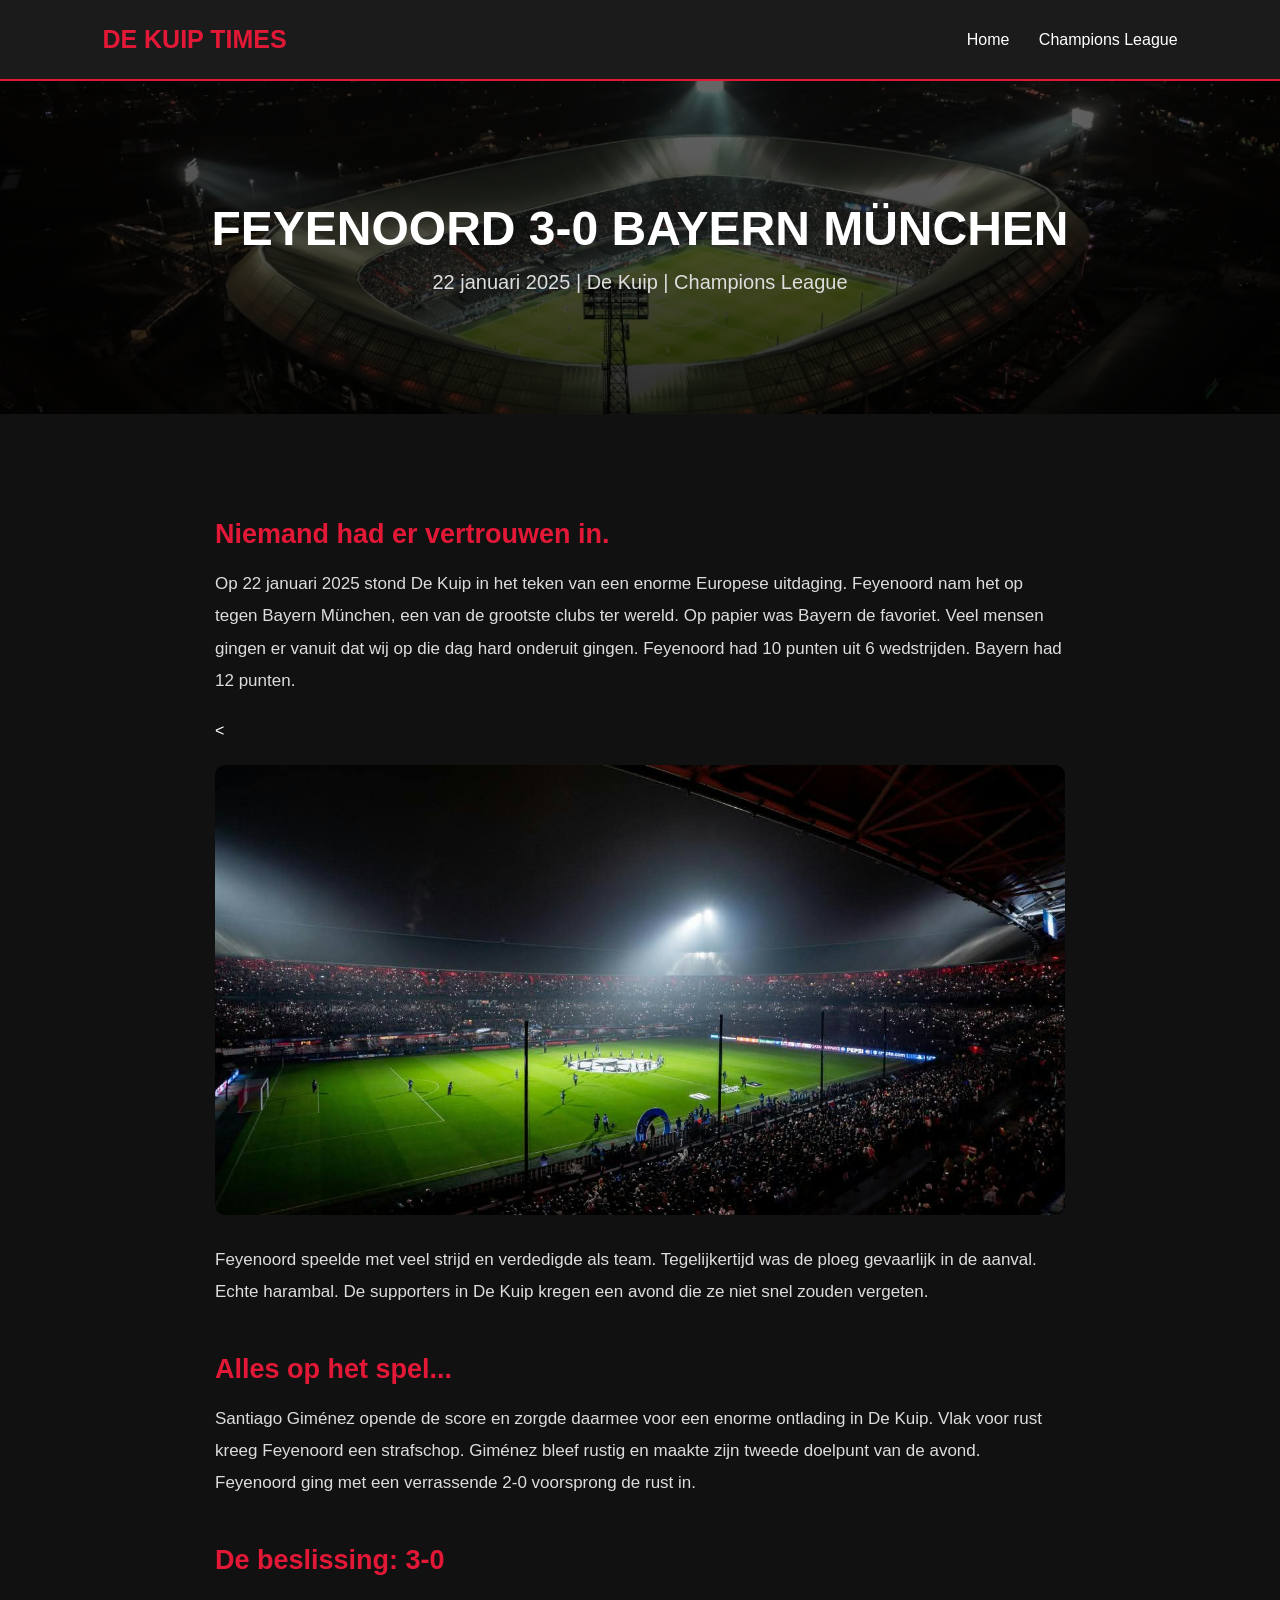
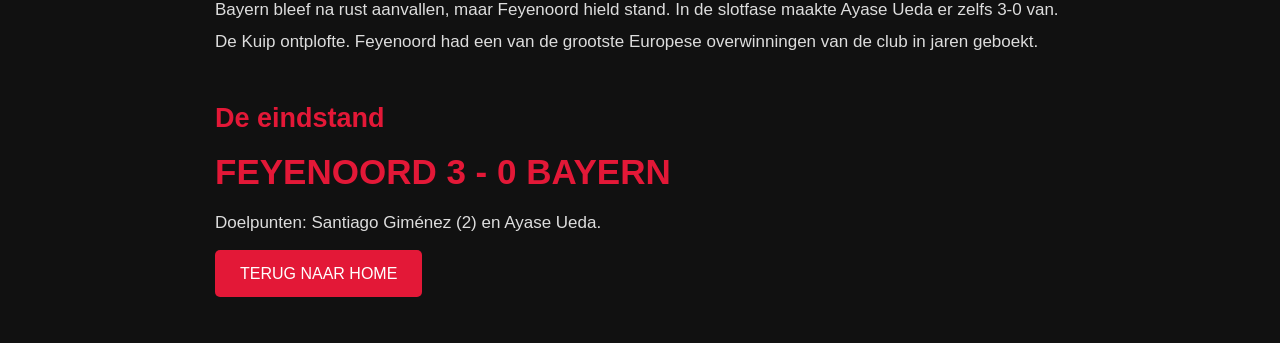
==== bayern.html @ 005e2bc6 "Add files via upload" ====
<!DOCTYPE html>
<html lang="nl">
<head>
    <meta charset="UTF-8">
    <meta name="viewport" content="width=device-width, initial-scale=1.0">
    <title>Feyenoord - Bayern | De Kuip Times</title>
    <link rel="stylesheet" href="style.css">
</head>
<body>

    <header>
        <h2>DE KUIP TIMES</h2>
        <nav>
            <a href="index.html">Home</a>
            <a href="champions-league.html">Champions League</a>
        </nav>
    </header>

    <section class="ucl-hero">
        <h1>FEYENOORD 3-0 BAYERN MÜNCHEN</h1>
        <p>22 januari 2025 | De Kuip | Champions League</p>
    </section>

    <main class="ucl-content">

        <h2>Niemand had er vertrouwen in.</h2>

        <p>
            Op 22 januari 2025 stond De Kuip in het teken van een enorme Europese
            uitdaging. Feyenoord nam het op tegen Bayern München, een van de grootste
            clubs ter wereld. Op papier was Bayern de favoriet. Veel mensen gingen er
            vanuit dat wij op die dag hard onderuit gingen. Feyenoord had 10 punten uit
            6 wedstrijden. Bayern had 12 punten.
    
        </p>
<<img src="bayern-sfeer.jpg" alt="De sfeer in De Kuip tegen Bayern München" class="article-image">
        <p>
            Feyenoord speelde met veel strijd en verdedigde als team.
            Tegelijkertijd was de ploeg gevaarlijk in de aanval. Echte harambal.
            De supporters in De Kuip kregen een avond die ze niet snel zouden vergeten.
        </p>

        <h2>Alles op het spel...</h2>

        <p>
            Santiago Giménez opende de score en zorgde daarmee voor een enorme
            ontlading in De Kuip. Vlak voor rust kreeg Feyenoord een strafschop.
            Giménez bleef rustig en maakte zijn tweede doelpunt van de avond.
            Feyenoord ging met een verrassende 2-0 voorsprong de rust in.
        </p>

        <h2>De beslissing: 3-0</h2>

        <p>
            Bayern bleef na rust aanvallen, maar Feyenoord hield stand.
            In de slotfase maakte Ayase Ueda er zelfs 3-0 van.
            De Kuip ontplofte. Feyenoord had een van de grootste Europese
            overwinningen van de club in jaren geboekt.
        </p>

        <h2>De eindstand</h2>

        <div class="score">
            FEYENOORD 3 - 0 BAYERN
        </div>

        <p>
            Doelpunten: Santiago Giménez (2) en Ayase Ueda.
        </p>

        <a class="button" href="index.html">TERUG NAAR HOME</a>

    </main>

</body>
</html>
---- style.css ----
* {
    margin: 0;
    padding: 0;
    box-sizing: border-box;
}

body {
    background-color: #111;
    color: white;
    font-family: Arial, sans-serif;
}

header {
    background-color: #1b1b1b;
    padding: 25px 8%;
    display: flex;
    justify-content: space-between;
    align-items: center;
    border-bottom: 2px solid #e31837;
}

header h2 {
    color: #e31837;
    font-size: 25px;
}

nav a {
    color: white;
    text-decoration: none;
    margin-left: 25px;
}

nav a:hover {
    color: #e31837;
}



.hero {
    text-align: center;
    padding: 160px 20px;

    background-image:
        linear-gradient(rgba(0, 0, 0, 0.55), rgba(0, 0, 0, 0.75)),
        url("dekuip.jpg");

    background-size: cover;
    background-position: center;
    background-repeat: no-repeat;
}



.hero h1 {
    font-size: 48px;
    margin-bottom: 20px;
}

.hero p {
    font-size: 18px;
    margin-bottom: 30px;
}

.button {
    background-color: #e31837;
    color: white;
    padding: 15px 25px;
    text-decoration: none;
    border-radius: 5px;
}

.button:hover {
    background-color: #a90e27;
}

.intro {
    text-align: center;
    padding: 70px 20px;
}

.intro h2 {
    color: #e31837;
    margin-bottom: 20px;
}

.intro p {
    max-width: 600px;
    margin: auto;
    line-height: 1.7;
}


.matches {
    padding: 60px 8%;
    text-align: center;
}

.matches h2 {
    color: #e31837;
    margin-bottom: 35px;
    font-size: 28px;
}

.match-container {
    display: flex;
    gap: 20px;
    justify-content: center;
}

.match-card {
    background-color: #222;
    padding: 30px 20px;
    border-radius: 10px;
    flex: 1;
    border-bottom: 3px solid #e31837;
}

.match-card h3 {
    font-size: 18px;
    margin-bottom: 20px;
}

.score {
    font-size: 35px;
    font-weight: bold;
    color: #e31837;
    margin-bottom: 15px;
}

.match-card p {
    color: #ccc;
    line-height: 1.5;
}

/* CHAMPIONS LEAGUE PAGINA */

.ucl-hero {
    text-align: center;
    padding: 120px 20px;
    background-image:
        linear-gradient(rgba(0,0,0,0.55), rgba(0,0,0,0.8)),
        url("dekuip.jpg");
    background-size: cover;
    background-position: center;
}

.ucl-hero h1 {
    font-size: 48px;
    color: white;
    margin-bottom: 15px;
}

.ucl-hero p {
    font-size: 20px;
    color: #ddd;
}

.ucl-content {
    max-width: 900px;
    margin: auto;
    padding: 60px 25px;
}

.ucl-content h2 {
    color: #e31837;
    font-size: 27px;
    margin-top: 45px;
    margin-bottom: 18px;
}

.ucl-content p {
    color: #ddd;
    font-size: 17px;
    line-height: 1.9;
    margin-bottom: 25px;
}
.match-card {
    text-decoration: none;
    color: white;
    display: block;
    transition: 0.3s;
}

.match-card:hover {
    transform: translateY(-8px);
    background-color: #303030;
}

.match-card span {
    display: inline-block;
    color: #e31837;
    margin-top: 20px;
    font-weight: bold;
}
.article-image {
    width: 100%;
    max-height: 450px;
    object-fit: cover;
    border-radius: 10px;
    margin: 25px 0;
}
.socials {
    display: flex;
    justify-content: center;
    gap: 50px;
    flex-wrap: wrap;
    margin-top: 25px;
}

.social-person {
    display: flex;
    flex-direction: column;
    gap: 12px;
    align-items: center;
}

.social-person h4 {
    color: white;
}

.social-person a {
    color: white;
    background: #e30613;
    padding: 10px 20px;
    border-radius: 6px;
    text-decoration: none;
}.social-person a {
    color: white;
    background: #e30613;
    padding: 12px 25px;
    border-radius: 8px;
    text-decoration: none;
    font-weight: bold;
    transition: 0.3s;
    min-width: 130px;
}

.social-person a:hover {
    background: white;
    color: #e30613;
    transform: translateY(-3px);
    box-shadow: 0 4px 12px rgba(227, 6, 19, 0.3);
}
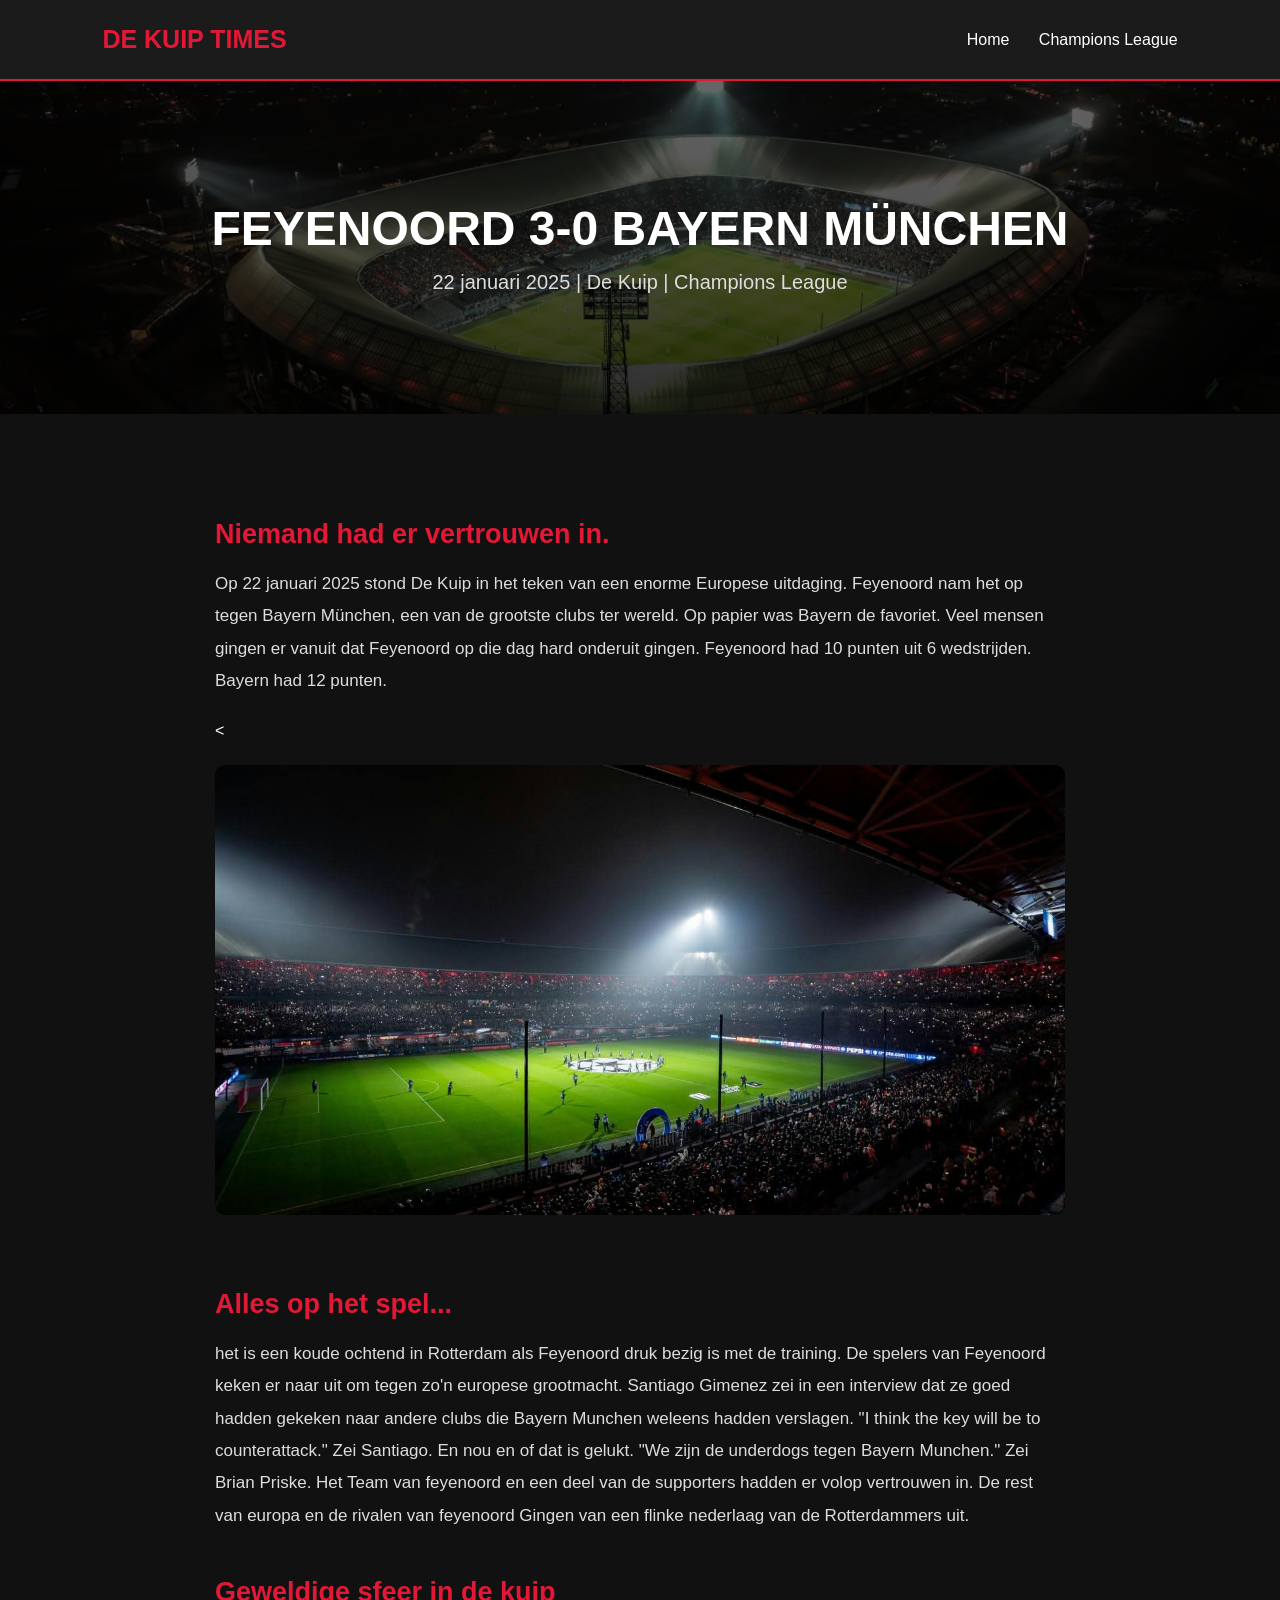
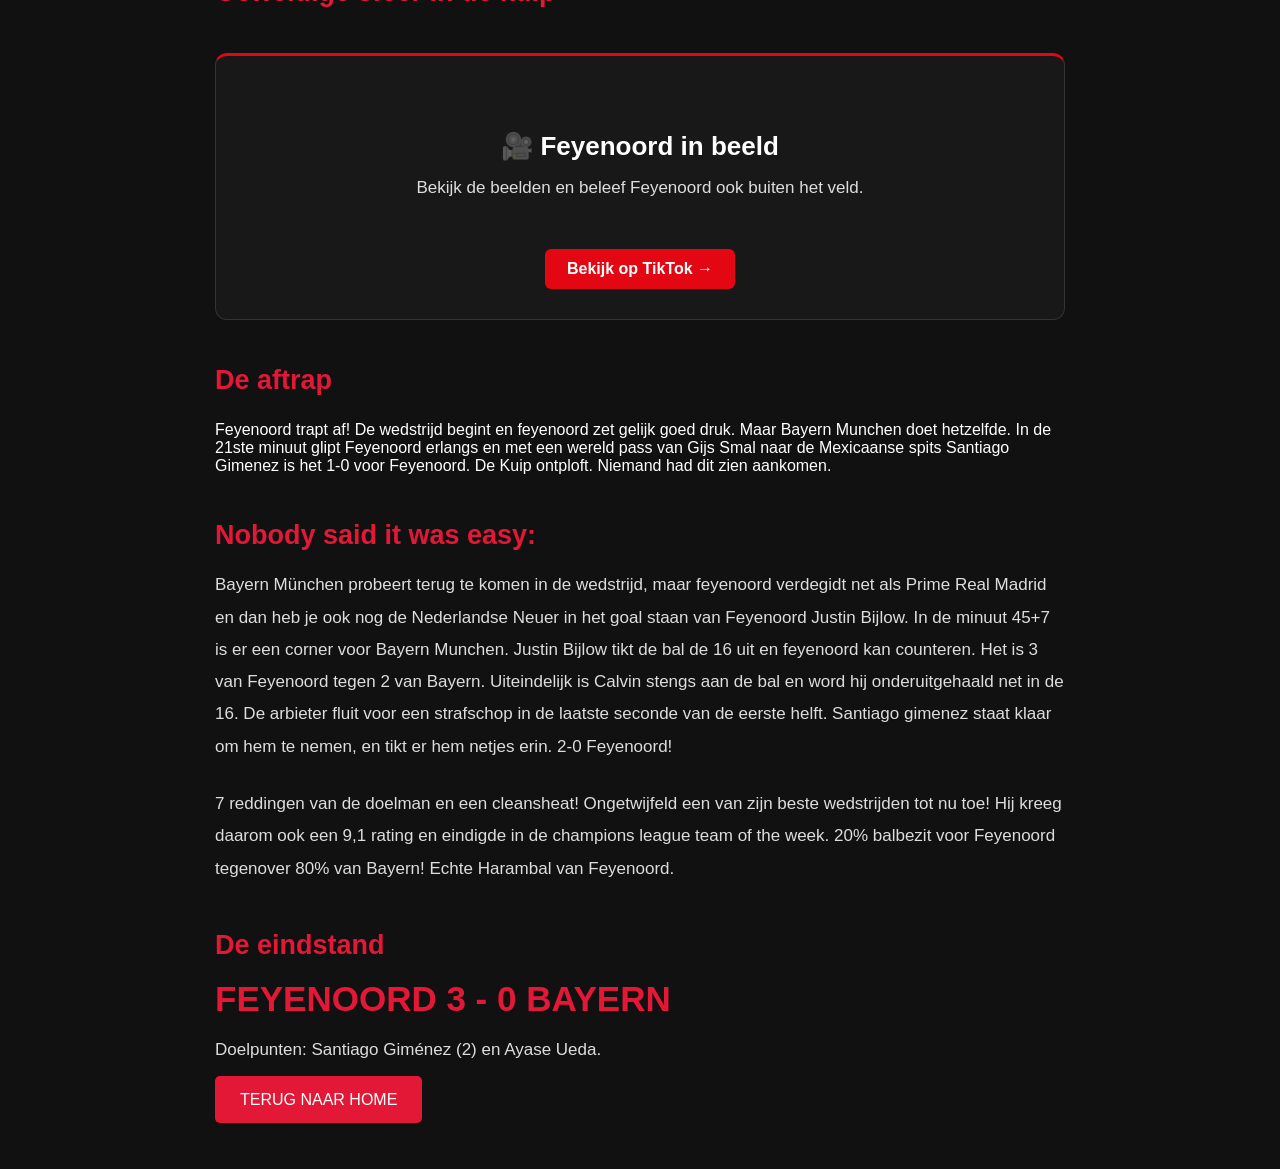
==== commit a5ac7e9f: "Add files via upload" ====
--- a/bayern.html
+++ b/bayern.html
@@ -30,33 +30,96 @@
             Op 22 januari 2025 stond De Kuip in het teken van een enorme Europese
             uitdaging. Feyenoord nam het op tegen Bayern München, een van de grootste
             clubs ter wereld. Op papier was Bayern de favoriet. Veel mensen gingen er
-            vanuit dat wij op die dag hard onderuit gingen. Feyenoord had 10 punten uit
+            vanuit dat Feyenoord op die dag hard onderuit gingen. Feyenoord had 10 punten uit
             6 wedstrijden. Bayern had 12 punten.
     
         </p>
 <<img src="bayern-sfeer.jpg" alt="De sfeer in De Kuip tegen Bayern München" class="article-image">
-        <p>
-            Feyenoord speelde met veel strijd en verdedigde als team.
-            Tegelijkertijd was de ploeg gevaarlijk in de aanval. Echte harambal.
-            De supporters in De Kuip kregen een avond die ze niet snel zouden vergeten.
-        </p>
+
+            
 
         <h2>Alles op het spel...</h2>
 
         <p>
-            Santiago Giménez opende de score en zorgde daarmee voor een enorme
-            ontlading in De Kuip. Vlak voor rust kreeg Feyenoord een strafschop.
-            Giménez bleef rustig en maakte zijn tweede doelpunt van de avond.
-            Feyenoord ging met een verrassende 2-0 voorsprong de rust in.
-        </p>
+            het is een koude ochtend in Rotterdam als Feyenoord druk bezig is met de 
+            training. De spelers van Feyenoord keken er naar uit om tegen zo'n europese 
+            grootmacht. Santiago Gimenez zei in een interview dat ze goed hadden gekeken naar 
+            andere  clubs die Bayern Munchen weleens hadden verslagen. "I think the key will
+            be to counterattack." Zei Santiago. En nou en of dat is gelukt. "We zijn de underdogs 
+            tegen Bayern Munchen." Zei Brian Priske.
+            Het Team van feyenoord en een deel van de supporters hadden er volop vertrouwen in.
+            De rest van europa en de rivalen van feyenoord Gingen van een flinke nederlaag van de 
+            Rotterdammers uit.
 
-        <h2>De beslissing: 3-0</h2>
+            <h2>Geweldige sfeer in de kuip</h2>
+
+
+
+<section class="tiktok-section">
+    <h2>🎥 Feyenoord in beeld</h2>
+    <p class="tiktok-description">
+        Bekijk de beelden en beleef Feyenoord ook buiten het veld.
+    </p>
+
+    <div class="video-container">
+        <blockquote class="tiktok-embed"
+            cite="https://www.tiktok.com/@feyenoord_fans12/video/7463806959695727874"
+            data-video-id="7463806959695727874"
+            style="max-width: 605px; min-width: 325px;">
+        </blockquote>
+    </div>
+
+    <a class="tiktok-link"
+       href="https://www.tiktok.com/@feyenoord_fans12/video/7463806959695727874"
+       target="_blank">
+        Bekijk op TikTok →
+    </a>
+</section>
+
+<script async src="https://www.tiktok.com/embed.js"></script>
+
+
+
+<h2>De aftrap</h2>
+        
+        
+        
+        </p> Feyenoord trapt af! De wedstrijd begint en feyenoord zet gelijk goed druk. Maar Bayern 
+        Munchen doet hetzelfde. In de 21ste minuut glipt Feyenoord erlangs en met een wereld pass van 
+        Gijs Smal naar de Mexicaanse spits Santiago Gimenez is het 1-0 voor Feyenoord.
+        De Kuip ontploft. Niemand had dit zien aankomen.
+        <p> 
+
+
+        <h2>Nobody said it was easy:   </h2>
 
         <p>
-            Bayern bleef na rust aanvallen, maar Feyenoord hield stand.
-            In de slotfase maakte Ayase Ueda er zelfs 3-0 van.
-            De Kuip ontplofte. Feyenoord had een van de grootste Europese
-            overwinningen van de club in jaren geboekt.
+            Bayern München probeert terug te komen in de wedstrijd, maar feyenoord verdegidt net als
+            Prime Real Madrid en dan heb je ook nog de Nederlandse Neuer in het goal staan van Feyenoord
+            Justin Bijlow. 
+            In de minuut 45+7 is er een corner voor Bayern Munchen. Justin Bijlow tikt de bal de 16 uit
+             en feyenoord kan counteren. Het is 3 van Feyenoord tegen 2 van Bayern. Uiteindelijk is Calvin
+            stengs aan de bal en word hij onderuitgehaald net in de 16. De arbieter fluit voor een strafschop
+            in de laatste seconde van de eerste helft. 
+            Santiago gimenez staat klaar om hem te nemen, en tikt er hem netjes erin.
+            2-0 Feyenoord! 
+
+            <p> 
+
+
+
+            </p>
+
+            
+    
+
+            <p>
+            7 reddingen van de doelman en een cleansheat! Ongetwijfeld een van zijn beste 
+            wedstrijden tot nu toe! Hij kreeg daarom ook een 9,1 rating en eindigde in de 
+            champions league team of the week. 20% balbezit voor Feyenoord tegenover 80% van Bayern! 
+            Echte Harambal van Feyenoord.
+
+
         </p>
 
         <h2>De eindstand</h2>
--- a/style.css
+++ b/style.css
@@ -241,4 +241,161 @@
     color: #e30613;
     transform: translateY(-3px);
     box-shadow: 0 4px 12px rgba(227, 6, 19, 0.3);
-}+}
+.tiktok-section {
+    max-width: 850px;
+    margin: 45px auto;
+    padding: 30px 20px;
+    background: #181818;
+    border: 1px solid #333;
+    border-top: 3px solid #e30613;
+    border-radius: 12px;
+    text-align: center;
+}
+
+.tiktok-section h2 {
+    color: white;
+    font-size: 26px;
+    margin-bottom: 10px;
+}
+
+.tiktok-description {
+    color: #aaa;
+    margin-bottom: 25px;
+    line-height: 1.6;
+}
+
+.video-container {
+    display: flex;
+    justify-content: center;
+    overflow: hidden;
+}
+
+.video-container blockquote {
+    margin: 0 auto !important;
+}
+
+.tiktok-link {
+    display: inline-block;
+    margin-top: 20px;
+    padding: 11px 22px;
+    background: #e30613;
+    color: white;
+    text-decoration: none;
+    font-weight: bold;
+    border-radius: 6px;
+    transition: 0.3s;
+}
+
+.tiktok-link:hover {
+    background: white;
+    color: #e30613;
+}
+
+
+/* PROFIELKAARTEN - OVER ONS */
+
+.team-container {
+    display: flex;
+    justify-content: center;
+    align-items: stretch;
+    gap: 30px;
+    flex-wrap: wrap;
+    margin: 40px auto;
+    max-width: 950px;
+}
+
+.team-card {
+    display: flex;
+    align-items: center;
+    gap: 22px;
+    background: linear-gradient(145deg, #202020, #111111);
+    border: 1px solid #333;
+    border-left: 4px solid #e30613;
+    border-radius: 14px;
+    padding: 22px;
+    width: 390px;
+    max-width: 100%;
+    text-align: left;
+    transition: all 0.3s ease;
+    box-shadow: 0 5px 15px rgba(0, 0, 0, 0.25);
+}
+
+.team-card:hover {
+    transform: translateY(-6px);
+    border-color: #e30613;
+    box-shadow: 0 10px 25px rgba(227, 6, 19, 0.18);
+}
+
+.team-card img {
+    width: 125px;
+    height: 145px;
+    object-fit: cover;
+    border-radius: 10px;
+    border: 2px solid #e30613;
+    flex-shrink: 0;
+}
+
+.team-info {
+    display: flex;
+    flex-direction: column;
+    gap: 8px;
+}
+
+.team-info h4 {
+    color: white;
+    font-size: 20px;
+    margin: 0;
+    letter-spacing: 0.5px;
+}
+
+.team-info p {
+    color: #bdbdbd;
+    font-size: 14px;
+    line-height: 1.6;
+    margin: 0;
+}
+
+/* MOBIELE WEERGAVE */
+
+@media (max-width: 600px) {
+    .team-card {
+        width: 100%;
+        padding: 15px;
+        gap: 15px;
+    }
+
+    .team-card img {
+        width: 100px;
+        height: 120px;
+    }
+}
+
+
+/* STYLING KOPJES OVER ONS */
+
+.team-container,
+.socials {
+    margin-top: 25px;
+}
+
+h3 {
+    color: white !important;
+    text-align: center !important;
+    font-size: 27px !important;
+    font-weight: bold;
+    margin: 45px 0 25px !important;
+    padding-bottom: 12px;
+    position: relative;
+}
+
+h3::after {
+    content: "";
+    display: block;
+    width: 65px;
+    height: 3px;
+    background: #e30613;
+    margin: 12px auto 0;
+    border-radius: 5px;
+}
+
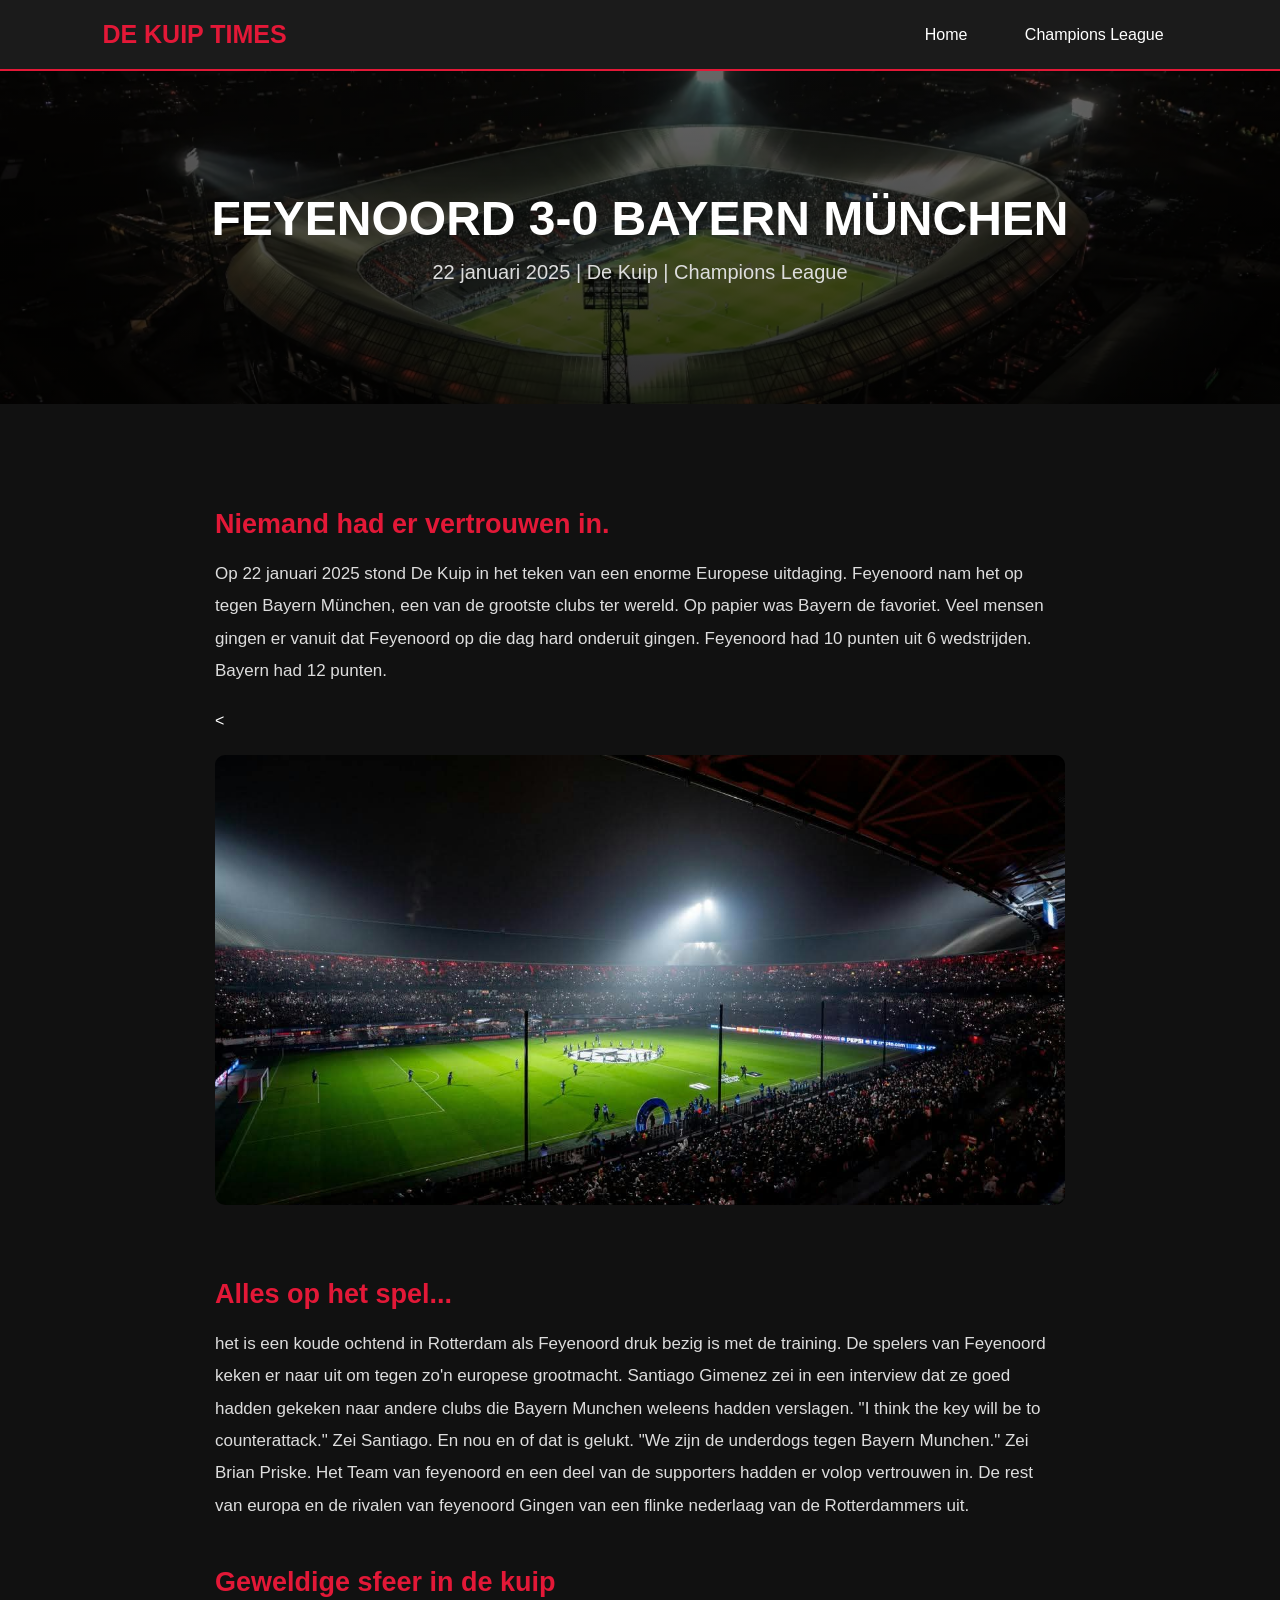
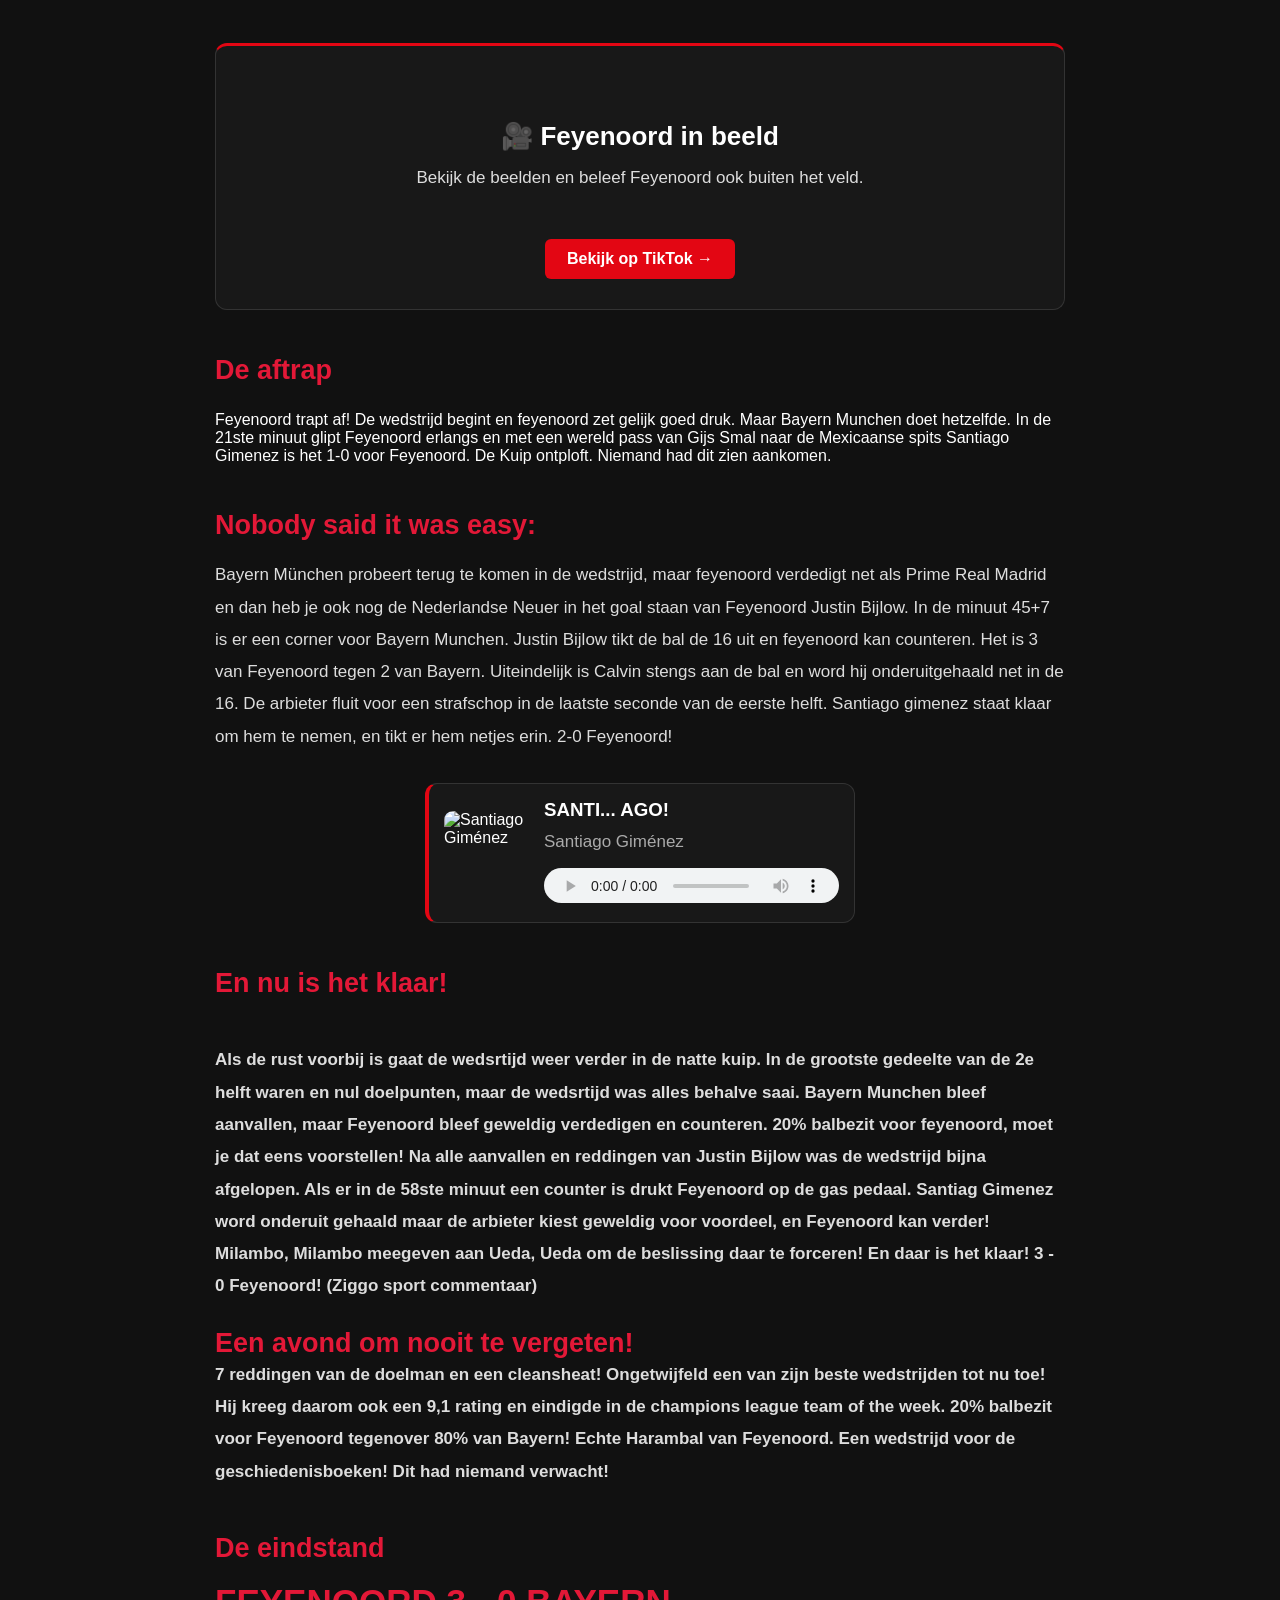
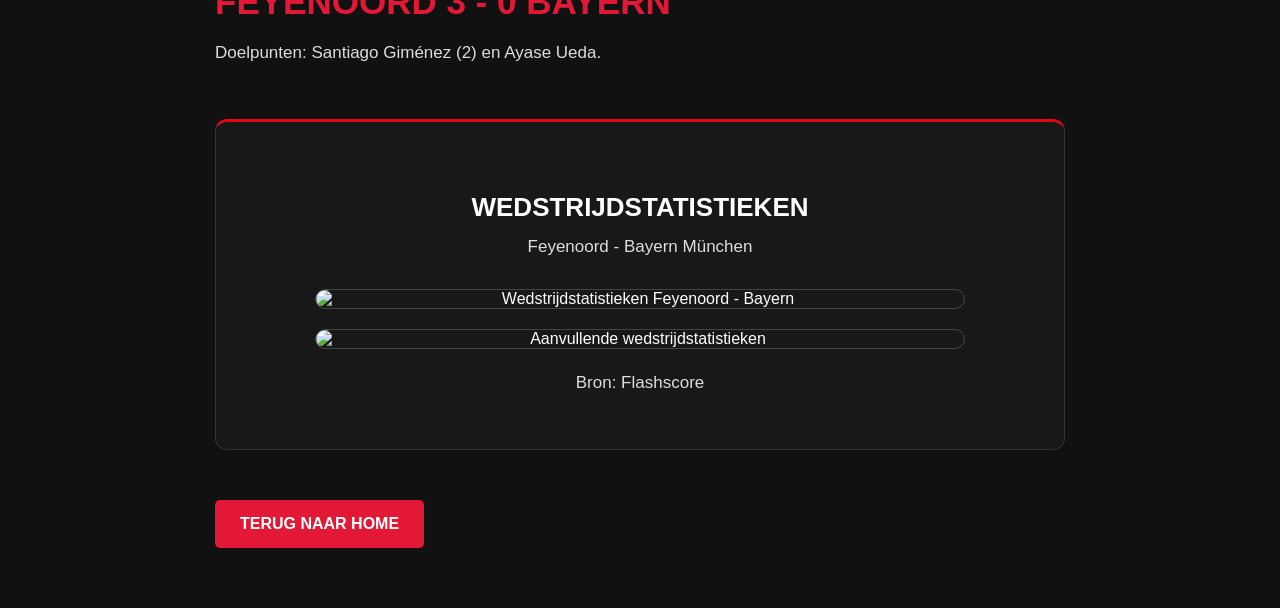
==== commit 5629ca04: "Add files via upload" ====
--- a/bayern.html
+++ b/bayern.html
@@ -94,7 +94,7 @@
         <h2>Nobody said it was easy:   </h2>
 
         <p>
-            Bayern München probeert terug te komen in de wedstrijd, maar feyenoord verdegidt net als
+            Bayern München probeert terug te komen in de wedstrijd, maar feyenoord verdedigt net als
             Prime Real Madrid en dan heb je ook nog de Nederlandse Neuer in het goal staan van Feyenoord
             Justin Bijlow. 
             In de minuut 45+7 is er een corner voor Bayern Munchen. Justin Bijlow tikt de bal de 16 uit
@@ -104,11 +104,55 @@
             Santiago gimenez staat klaar om hem te nemen, en tikt er hem netjes erin.
             2-0 Feyenoord! 
 
+     <div class="santi-card" onclick="openSanti()">
+    <img src="images/santi.jpg" alt="Santiago Giménez">
+
+    <div class="santi-info">
+        <h3>SANTI... AGO!</h3>
+        <p>Santiago Giménez</p>
+
+        <audio controls onclick="event.stopPropagation()">
+            <source src="audio/santi-ago.mp3" type="audio/mpeg">
+        </audio>
+    </div>
+</div>
+
+<div id="santi-popup" class="santi-popup" onclick="closeSanti()">
+    <div class="santi-popup-content" onclick="event.stopPropagation()">
+        <span class="santi-close" onclick="closeSanti()">×</span>
+        <img src="images/santi.jpg" alt="Santiago Giménez">
+        <h3>SANTI... AGO!</h3>
+        <p>El Bebote ❤️</p>
+    </div>
+</div>
+
+<script>
+function openSanti() {
+    document.getElementById("santi-popup").style.display = "flex";
+}
+
+function closeSanti() {
+    document.getElementById("santi-popup").style.display = "none";
+}
+</script>
+           
+           
+ <h2> En nu is het klaar! <h2> 
             <p> 
-
-
-
-            </p>
+            Als de rust voorbij is gaat de wedsrtijd weer verder in de natte kuip.
+            In de grootste gedeelte van de 2e helft waren en nul doelpunten, maar 
+            de wedsrtijd was alles behalve saai. Bayern Munchen bleef aanvallen,
+            maar Feyenoord bleef geweldig verdedigen en counteren. 20% balbezit voor
+            feyenoord, moet je dat eens voorstellen! Na alle aanvallen en reddingen 
+            van Justin Bijlow was de wedstrijd bijna afgelopen. Als er in de 58ste 
+            minuut een counter is drukt Feyenoord op de gas pedaal. Santiag Gimenez
+            word onderuit gehaald maar de arbieter kiest geweldig voor voordeel, en 
+            Feyenoord kan verder! Milambo, Milambo meegeven aan Ueda, Ueda om de 
+            beslissing daar te forceren! En daar is het klaar! 3 - 0 Feyenoord! 
+            (Ziggo sport commentaar)
+         </p>
+
+         Een avond om nooit te vergeten!
 
             
     
@@ -117,7 +161,8 @@
             7 reddingen van de doelman en een cleansheat! Ongetwijfeld een van zijn beste 
             wedstrijden tot nu toe! Hij kreeg daarom ook een 9,1 rating en eindigde in de 
             champions league team of the week. 20% balbezit voor Feyenoord tegenover 80% van Bayern! 
-            Echte Harambal van Feyenoord.
+            Echte Harambal van Feyenoord. Een wedstrijd voor de geschiedenisboeken! Dit had
+            niemand verwacht!
 
 
         </p>
@@ -132,6 +177,22 @@
             Doelpunten: Santiago Giménez (2) en Ayase Ueda.
         </p>
 
+       
+       <section class="stats-section">
+    <h2>WEDSTRIJDSTATISTIEKEN</h2>
+    <p class="stats-subtitle">Feyenoord - Bayern München</p>
+
+    <div class="stats-images">
+        <img src="images/stats1.jpg" alt="Wedstrijdstatistieken Feyenoord - Bayern">
+        <img src="images/stats2.jpg" alt="Aanvullende wedstrijdstatistieken">
+    </div>
+
+    <p class="stats-source">Bron: Flashscore</p>
+</section>
+       
+       
+       
+       
         <a class="button" href="index.html">TERUG NAAR HOME</a>
 
     </main>
--- a/style.css
+++ b/style.css
@@ -370,32 +370,558 @@
         height: 120px;
     }
 }
-
-
-/* STYLING KOPJES OVER ONS */
-
-.team-container,
+.santi-card {
+    display: flex;
+    align-items: center;
+    gap: 15px;
+    max-width: 430px;
+    margin: 30px auto;
+    padding: 15px;
+    background: #181818;
+    border: 1px solid #333;
+    border-left: 4px solid #e30613;
+    border-radius: 12px;
+    cursor: pointer;
+}
+
+.santi-card img {
+    width: 85px;
+    height: 85px;
+    object-fit: cover;
+    border-radius: 9px;
+}
+
+.santi-info {
+    flex: 1;
+}
+
+.santi-info h3 {
+    color: white;
+    margin: 0 0 5px;
+}
+
+.santi-info p {
+    color: #aaa;
+    margin: 0 0 10px;
+}
+
+.santi-info audio {
+    width: 100%;
+    height: 35px;
+}
+
+.santi-popup {
+    display: none;
+    position: fixed;
+    inset: 0;
+    background: rgba(0,0,0,0.85);
+    z-index: 9999;
+    justify-content: center;
+    align-items: center;
+}
+
+.santi-popup-content {
+    position: relative;
+    background: #181818;
+    padding: 20px;
+    border: 2px solid #e30613;
+    border-radius: 12px;
+    text-align: center;
+    max-width: 320px;
+    width: 85%;
+}
+
+.santi-popup-content img {
+    width: 100%;
+    border-radius: 8px;
+}
+
+.santi-popup-content h3 {
+    color: white;
+}
+
+.santi-popup-content p {
+    color: #e30613;
+}
+
+.santi-close {
+    position: absolute;
+    top: 5px;
+    right: 12px;
+    color: white;
+    font-size: 30px;
+    cursor: pointer;
+}
+.stats-section {
+    max-width: 850px;
+    margin: 50px auto;
+    padding: 25px;
+    background: #181818;
+    border: 1px solid #333;
+    border-top: 3px solid #e30613;
+    border-radius: 12px;
+    text-align: center;
+}
+
+.stats-section h2 {
+    color: white;
+    font-size: 26px;
+    margin-bottom: 8px;
+}
+
+.stats-subtitle {
+    color: #aaa;
+    margin-bottom: 25px;
+}
+
+.stats-images {
+    display: flex;
+    flex-direction: column;
+    align-items: center;
+    gap: 20px;
+}
+
+.stats-images img {
+    width: 100%;
+    max-width: 650px;
+    height: auto;
+    border-radius: 10px;
+    border: 1px solid #444;
+}
+
+.stats-source {
+    color: #777;
+    font-size: 12px;
+    margin-top: 18px;
+}
+/* Pagina's: Wedstrijd van de week en Tactische analyse */
+
+.coming-soon {
+    max-width: 900px;
+    margin: 100px auto;
+    padding: 60px 20px;
+    text-align: center;
+    background: #181818;
+    border-top: 4px solid #e30613;
+    border-radius: 12px;
+}
+
+.coming-soon h2 {
+    color: #e30613;
+    font-size: 32px;
+    margin-bottom: 20px;
+}
+
+.coming-soon p {
+    color: #ccc;
+    font-size: 18px;
+    margin-bottom: 30px;
+}
+
+.back-button {
+    display: inline-block;
+    background: #e30613;
+    color: white;
+    padding: 12px 25px;
+    border-radius: 6px;
+    text-decoration: none;
+    font-weight: bold;
+    transition: 0.3s;
+}
+
+.back-button:hover {
+    background: #b90000;
+    transform: translateY(-2px);
+}
+
+/* NIEUWE HOMEPAGE VORMGEVING */
+
+html {
+    scroll-behavior: smooth;
+}
+
+header {
+    position: sticky;
+    top: 0;
+    z-index: 100;
+    padding: 20px 8%;
+}
+
+nav a {
+    padding: 10px 14px;
+    border-radius: 6px;
+    transition: 0.3s;
+}
+
+nav a:hover,
+nav a.active {
+    background: #e31837;
+    color: white;
+}
+
+.hero {
+    min-height: 460px;
+    display: flex;
+    flex-direction: column;
+    justify-content: center;
+    align-items: center;
+}
+
+.hero-label,
+.section-label {
+    color: #e31837;
+    font-size: 12px;
+    font-weight: bold;
+    letter-spacing: 3px;
+    margin-bottom: 15px;
+}
+
+.button {
+    display: inline-block;
+    font-weight: bold;
+    transition: 0.3s;
+}
+
+.button:hover {
+    transform: translateY(-4px);
+    box-shadow: 0 8px 20px rgba(227, 24, 55, 0.3);
+}
+
+.matches {
+    padding-top: 85px;
+    padding-bottom: 85px;
+}
+
+.match-container {
+    flex-wrap: wrap;
+}
+
+.match-card {
+    min-width: 240px;
+    border: 1px solid #333;
+    border-bottom: 4px solid #e31837;
+    text-align: left;
+}
+
+.match-tag {
+    display: inline-block;
+    color: #e31837;
+    font-size: 11px;
+    font-weight: bold;
+    letter-spacing: 1px;
+    margin-bottom: 18px;
+}
+
+.card-link {
+    display: inline-block;
+    color: #e31837;
+    font-weight: bold;
+    margin-top: 20px;
+    transition: 0.3s;
+}
+
+.match-card:hover .card-link,
+.feature-card:hover .card-link {
+    color: white;
+}
+
+/* NIEUWE KAARTEN */
+
+.extra-section {
+    padding: 75px 8%;
+    background: #181818;
+    text-align: center;
+}
+
+.extra-section h2,
+.about-section h2 {
+    color: white;
+    font-size: 28px;
+    margin-bottom: 35px;
+}
+
+.feature-container {
+    display: grid;
+    grid-template-columns: repeat(2, minmax(0, 1fr));
+    gap: 25px;
+    max-width: 1000px;
+    margin: auto;
+}
+
+.feature-card {
+    display: block;
+    text-align: left;
+    text-decoration: none;
+    color: white;
+    padding: 35px;
+    min-height: 230px;
+    background: linear-gradient(145deg, #292929, #151515);
+    border: 1px solid #383838;
+    border-left: 4px solid #e31837;
+    border-radius: 12px;
+    transition: 0.3s;
+}
+
+.feature-card:hover {
+    transform: translateY(-7px);
+    border-color: #e31837;
+    box-shadow: 0 10px 25px rgba(227, 24, 55, 0.15);
+}
+
+.feature-number {
+    color: #e31837;
+    font-size: 13px;
+    font-weight: bold;
+}
+
+.feature-card h3 {
+    margin: 20px 0 12px;
+    font-size: 21px;
+}
+
+.feature-card p {
+    color: #bbb;
+    line-height: 1.7;
+}
+
+/* OVER ONS */
+
+.about-section {
+    padding: 75px 8%;
+    text-align: center;
+}
+
+.about-section .team-container {
+    margin-top: 35px;
+}
+
+.social-heading {
+    margin-top: 70px;
+}
+
+footer {
+    background: #1b1b1b;
+    border-top: 2px solid #e31837;
+    text-align: center;
+    padding: 25px;
+    color: #888;
+    font-size: 13px;
+}
+
+/* MOBIELE WEERGAVE */
+
+@media (max-width: 700px) {
+    header {
+        flex-direction: column;
+        gap: 18px;
+        padding: 18px 12px;
+    }
+
+    nav {
+        display: flex;
+        flex-wrap: wrap;
+        justify-content: center;
+        gap: 5px;
+    }
+
+    nav a {
+        margin: 0;
+        font-size: 13px;
+    }
+
+    .hero {
+        padding: 100px 20px;
+    }
+
+    .hero h1 {
+        font-size: 34px;
+    }
+
+    .match-container {
+        flex-direction: column;
+    }
+
+    .feature-container {
+        grid-template-columns: 1fr;
+    }
+
+    .feature-card {
+        padding: 25px;
+    }
+
+    .extra-section,
+    .about-section {
+        padding: 55px 6%;
+    }
+}
+
+/* VERNIEUWDE SOCIAL MEDIA KAARTEN */
+
 .socials {
-    margin-top: 25px;
-}
-
-h3 {
-    color: white !important;
-    text-align: center !important;
-    font-size: 27px !important;
-    font-weight: bold;
-    margin: 45px 0 25px !important;
-    padding-bottom: 12px;
-    position: relative;
-}
-
-h3::after {
-    content: "";
+    display: flex;
+    justify-content: center;
+    align-items: stretch;
+    gap: 30px;
+    flex-wrap: wrap;
+    max-width: 750px;
+    margin: 35px auto 20px;
+}
+
+.social-person {
+    display: flex;
+    flex-direction: column;
+    align-items: center;
+    gap: 14px;
+    width: 300px;
+    padding: 30px 25px;
+    background: linear-gradient(145deg, #222, #151515);
+    border: 1px solid #383838;
+    border-top: 3px solid #e30613;
+    border-radius: 14px;
+    transition: 0.3s;
+}
+
+.social-person:hover {
+    transform: translateY(-6px);
+    border-color: #e30613;
+    box-shadow: 0 10px 25px rgba(227, 6, 19, 0.15);
+}
+
+.social-person h4 {
+    font-size: 21px;
+    margin-bottom: 8px;
+}
+
+.social-person a {
     display: block;
-    width: 65px;
-    height: 3px;
+    width: 100%;
+    max-width: 220px;
+    text-align: center;
+    color: white;
     background: #e30613;
-    margin: 12px auto 0;
-    border-radius: 5px;
-}
-
+    padding: 13px 15px;
+    border-radius: 7px;
+    text-decoration: none;
+    font-weight: bold;
+    transition: 0.25s;
+}
+
+.social-person a:hover {
+    background: white;
+    color: #e30613;
+    transform: scale(1.04);
+}
+
+@media (max-width: 600px) {
+    .social-person {
+        width: 100%;
+        max-width: 350px;
+    }
+}
+
+/* WEDSTRIJD VAN DE WEEK */
+
+.match-hero {
+    text-align: center;
+    padding: 100px 20px;
+    background:
+        linear-gradient(rgba(0,0,0,0.65), rgba(0,0,0,0.85)),
+        url("dekuip.jpg");
+    background-size: cover;
+    background-position: center;
+    border-bottom: 3px solid #e30613;
+}
+
+.match-hero h1 {
+    font-size: 42px;
+    margin: 20px 0;
+}
+
+.match-details {
+    display: flex;
+    justify-content: center;
+    flex-wrap: wrap;
+    gap: 15px;
+    margin: 30px 0;
+}
+
+.match-details span {
+    background: #e30613;
+    padding: 12px 20px;
+    border-radius: 6px;
+    font-weight: bold;
+}
+
+.match-competition {
+    color: #ccc;
+    letter-spacing: 3px;
+    font-weight: bold;
+}
+
+.match-article {
+    max-width: 850px;
+    margin: 50px auto;
+    padding: 20px;
+}
+
+.match-article h2 {
+    color: #e30613;
+    margin: 35px 0 15px;
+}
+
+.match-article p {
+    color: #ccc;
+    line-height: 1.8;
+    font-size: 16px;
+}
+
+.match-status {
+    margin: 50px 0 30px;
+    padding: 30px;
+    background: #1d1d1d;
+    border-left: 4px solid #e30613;
+    border-radius: 10px;
+}
+
+.match-status p {
+    color: #e30613;
+    font-weight: bold;
+    font-size: 12px;
+}
+
+.match-status h3 {
+    margin: 12px 0;
+}
+
+.match-status span {
+    color: #aaa;
+}
+
+@media (max-width: 600px) {
+    .match-hero h1 {
+        font-size: 30px;
+    }
+
+    .match-hero {
+        padding: 75px 15px;
+    }
+}
+/* Rustige datum en locatie op wedstrijdpagina's */
+.match-date {
+    margin-top: 22px;
+    color: white;
+    font-size: 16px;
+    font-weight: bold;
+    letter-spacing: 1.5px;
+}
+
+.match-location {
+    margin-top: 8px;
+    color: #cccccc;
+    font-size: 13px;
+    letter-spacing: 2px;
+}
+
+.match-competition {
+    margin-top: 18px;
+}
